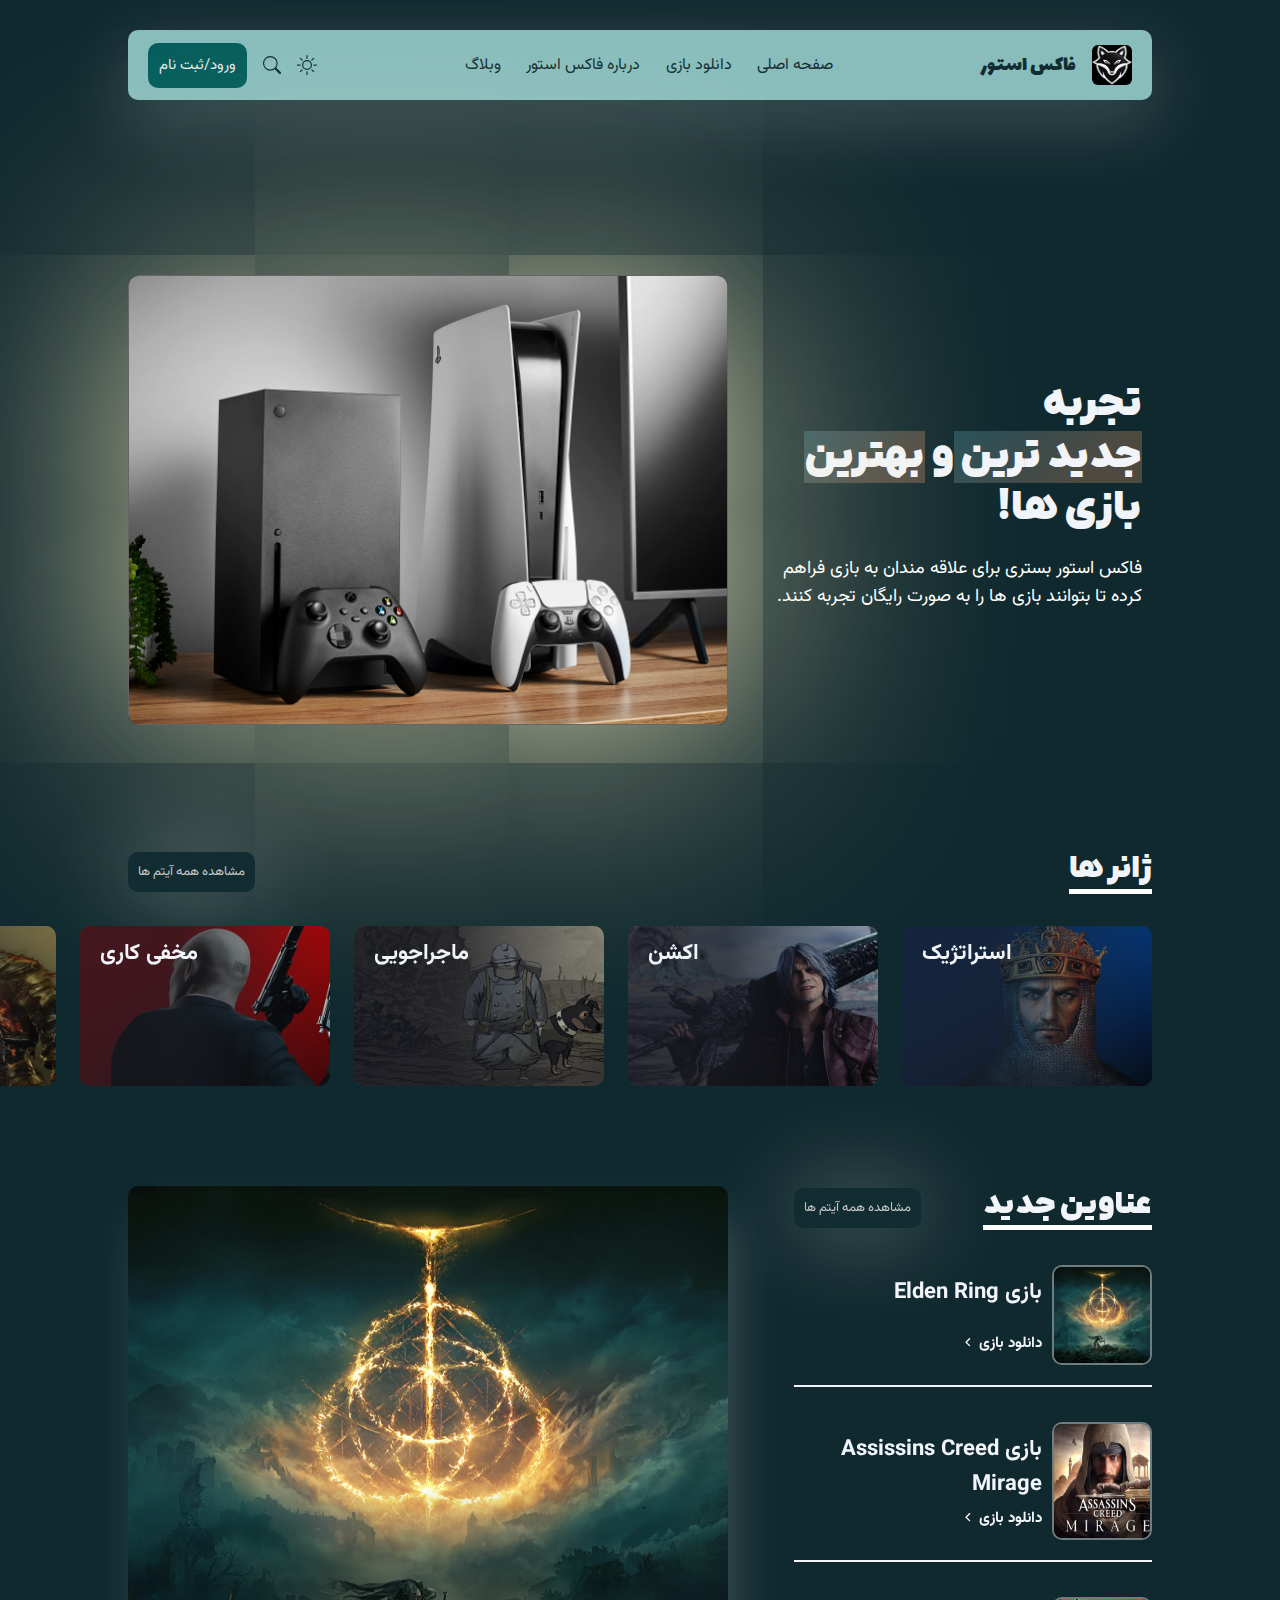
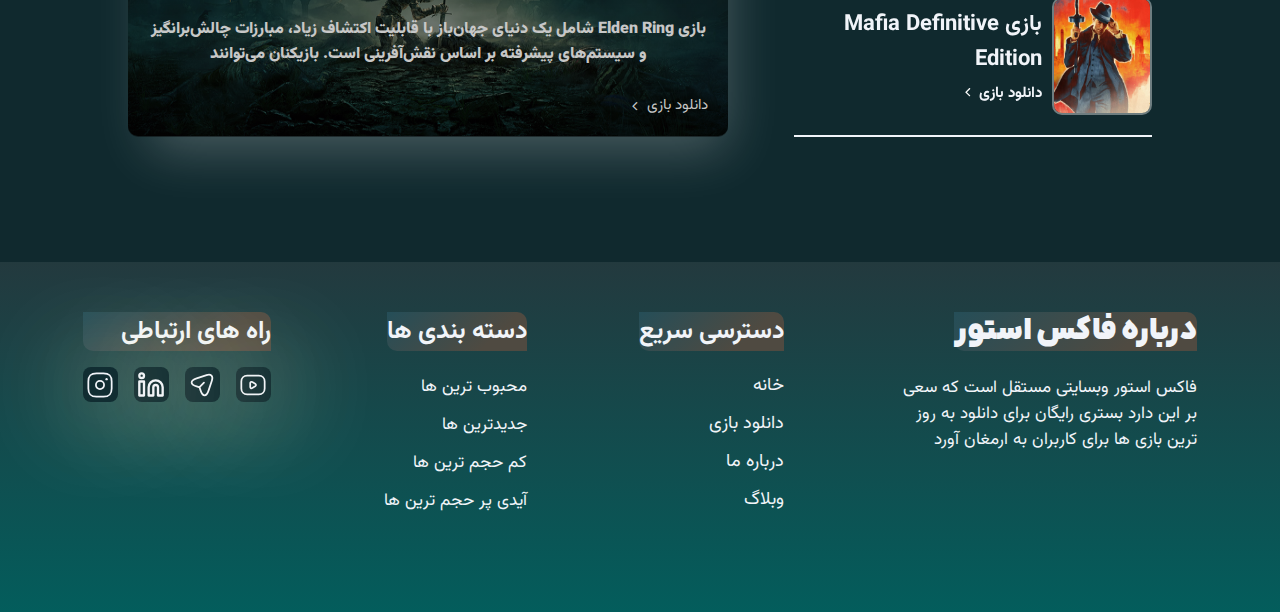
==== index.html @ acc82ce3 "Adding website to this repository" ====
<!DOCTYPE html>
<html lang="en">
<head>
    <meta charset="UTF-8">
    <meta name="viewport" content="width=device-width, initial-scale=1.0">
    <link rel="stylesheet" href="css/index.css">
    <link rel="stylesheet" href="https://cdnjs.cloudflare.com/ajax/libs/font-awesome/4.7.0/css/font-awesome.min.css">
    <title>Fox Store</title>
</head>
<body>
    <div class="wrapper">
        <header>
            <div class="header-wrapper">
                <div class="mobile-menu">
                    <i class="fa fa-bars" aria-hidden="true"></i>
                </div>
                <div class="header-right">
                    <a href="#">
                        فاکس استور
                        <img src="images/fox-logo.jpg" alt="لوگو">
                    </a>
                </div>
                <div class="header-center">
                    <a href="#">
                        صفحه اصلی
                    </a>
                    <a href="#">
                        دانلود بازی 
                    </a>
                    <a href="#">
                        درباره فاکس استور
                    </a>
                    <a href="weblog.html">
                        وبلاگ
                    </a>
                </div>
                <div class="header-left">
                    <svg class="sun" xmlns="http://www.w3.org/2000/svg" width="20" height="20" fill="currentColor" class="bi bi-sun" viewBox="0 0 16 16">
                        <path d="M8 11a3 3 0 1 1 0-6 3 3 0 0 1 0 6m0 1a4 4 0 1 0 0-8 4 4 0 0 0 0 8M8 0a.5.5 0 0 1 .5.5v2a.5.5 0 0 1-1 0v-2A.5.5 0 0 1 8 0m0 13a.5.5 0 0 1 .5.5v2a.5.5 0 0 1-1 0v-2A.5.5 0 0 1 8 13m8-5a.5.5 0 0 1-.5.5h-2a.5.5 0 0 1 0-1h2a.5.5 0 0 1 .5.5M3 8a.5.5 0 0 1-.5.5h-2a.5.5 0 0 1 0-1h2A.5.5 0 0 1 3 8m10.657-5.657a.5.5 0 0 1 0 .707l-1.414 1.415a.5.5 0 1 1-.707-.708l1.414-1.414a.5.5 0 0 1 .707 0m-9.193 9.193a.5.5 0 0 1 0 .707L3.05 13.657a.5.5 0 0 1-.707-.707l1.414-1.414a.5.5 0 0 1 .707 0m9.193 2.121a.5.5 0 0 1-.707 0l-1.414-1.414a.5.5 0 0 1 .707-.707l1.414 1.414a.5.5 0 0 1 0 .707M4.464 4.465a.5.5 0 0 1-.707 0L2.343 3.05a.5.5 0 1 1 .707-.707l1.414 1.414a.5.5 0 0 1 0 .708"/>
                    </svg>
                    <svg class="search" xmlns="http://www.w3.org/2000/svg" width="18" height="18" fill="currentColor" class="bi bi-search" viewBox="0 0 16 16">
                        <path d="M11.742 10.344a6.5 6.5 0 1 0-1.397 1.398h-.001q.044.06.098.115l3.85 3.85a1 1 0 0 0 1.415-1.414l-3.85-3.85a1 1 0 0 0-.115-.1zM12 6.5a5.5 5.5 0 1 1-11 0 5.5 5.5 0 0 1 11 0"/>
                    </svg>
                    <button class="login-btn">
                        ورود/ثبت نام
                        
                    </button>
                </div>
                <div class="mobile-login">
                    <i class="fa fa-user"></i>
                </div>
            </div>
        </header>
        <main>
            <div class="main-wrapper">
                <div class="introduction">
                    <div class="text-introduction">
                        <h3>
                            تجربه
                            <br>
                            <span>
                                جدید ترین
                            </span>
                            و
                            <span>
                                بهترین
                            </span>
                            <br>
                            بازی ها!
                        </h3>
                        <p>
                            فاکس استور بستری برای علاقه مندان به بازی فراهم کرده تا بتوانند بازی ها را به صورت رایگان تجربه کنند.
                        </p>
                    </div>
                    <img src="images/xbox&ps5.webp" alt="عکس کنسول">
                </div>
                <div class="genres-wrapper">
                    <div class="title">
                        <h3>
                            ژانر ها
                        </h3>
                        <button>
                            مشاهده همه آیتم ها 
                        </button>
                    </div>
                    <div class="genres">
                        <div class="genre">
                            <a href="#">
                                <h4>
                                    استراتژیک
                                </h4>
                                <img src="images/genres/strategic.webp" alt="استراتژیک">
    
                            </a>
                        </div>
                        <div class="genre">
                            <a href="#">
                                <h4>
                                    اکشن
                                </h4>
                                <img src="images/genres/action.webp" alt="استراتژیک">
    
                            </a>
                        </div>
                        <div class="genre">
                            <a href="#">
                                <h4>
                                    ماجراجویی
                                </h4>
                                <img src="images/genres/adventure.webp" alt="استراتژیک">
    
                            </a>
                        </div>
                        <div class="genre">
                            <a href="#">
                                <h4>
                                    مخفی کاری
                                </h4>
                                <img src="images/genres/stealth.webp" alt="استراتژیک">
    
                            </a>
                        </div>
                        <div class="genre">
                            <a href="#">
                                <h4>
                                    نفش آفرینی
                                </h4>
                                <img src="images/genres/rpg.webp" alt="استراتژیک">
    
                            </a>
                        </div>
                        <div class="genre">
                            <a href="#">
                                <h4>
                                    تیراندازی-شوتر
                                </h4>
                                <img src="images/genres/shooter.webp" alt="استراتژیک">
    
                            </a>
                        </div>
                    </div>
                </div>
                
                <div class="new-games-wrapper">
                    <div class="main-game-top">
                        <img src="images/elden-ring-1200.jpg" alt="new games">
                        <p>
                            بازی Elden Ring شامل یک دنیای جهان‌باز با قابلیت اکتشاف زیاد، مبارزات چالش‌برانگیز و سیستم‌های پیشرفته بر اساس نقش‌آفرینی است. بازیکنان می‌توانند
                        </p>
                        <a href="#">
                            دانلود بازی 
                            <i class="fa fa-angle-left"></i>
                        </a>
                    </div>
                    <div class="new-games">
                        <div class="title">
                            <h3>
                                عناوین جدید
                            </h3>
                            <button>
                                مشاهده همه آیتم ها 
                            </button>
                        </div>
                        <div class="games">
                            <a href="#">
                                <img src="images/elden-ring-1200.jpg" alt="elden ring">
                                <div class="description">
                                    <h5>
                                        بازی Elden Ring
                                    </h5>
                                    <h6>
                                        دانلود بازی
                                        <i class="fa fa-angle-left"></i>
                                    </h6>
                                </div>
                            </a>
                            <a href="#">
                                <img src="images/Assassins-Creed-Mirage-1200.jpg" alt="elden ring">
                                <div class="description">
                                    <h5>
                                        بازی Assissins Creed Mirage
                                    </h5>
                                    <h6>
                                        دانلود بازی
                                        <i class="fa fa-angle-left"></i>
                                    </h6>
                                </div>
                            </a>
                            <a href="#">
                                <img src="images/mafia_definitive_edition-1200.webp" alt="elden ring">
                                <div class="description">
                                    <h5>
                                        بازی Mafia Definitive Edition
                                    </h5>
                                    <h6>
                                        دانلود بازی
                                        <i class="fa fa-angle-left"></i>
                                    </h6>
                                </div>
                            </a>
                        </div>
                    </div>
                </div>
                <div class="latest-news">

                </div>

                    
                <br>
                <br>
                <br>
            </div>
        </main>
        <div class="footer">
            <div class="footer-wrapper">
                <div class="social-links-mobile">
                    <ul>
                        <a href="#">
                            <li>
                                <svg class="text-white" xmlns="http://www.w3.org/2000/svg" width="28" height="28" viewBox="0 0 24 24" fill="none"><path d="M17 20H7c-3 0-5-2-5-5V9c0-3 2-5 5-5h10c3 0 5 2 5 5v6c0 3-2 5-5 5Z" stroke="currentColor" stroke-width="1.5" stroke-miterlimit="10" stroke-linecap="round" stroke-linejoin="round"></path><path d="m11.4 9.5 2.5 1.5c.9.6.9 1.5 0 2.1l-2.5 1.5c-1 .6-1.8.1-1.8-1v-3c0-1.3.8-1.7 1.8-1.1Z" stroke="currentColor" stroke-width="1.5" stroke-miterlimit="10" stroke-linecap="round" stroke-linejoin="round"></path></svg>
                            </li>
                        </a>
                        <a href="#">
                            <li>
                                <svg class="text-white" xmlns="http://www.w3.org/2000/svg" width="28" height="28" viewBox="0 0 24 24" fill="none"><path d="m7.4 6.32 8.49-2.83c3.81-1.27 5.88.81 4.62 4.62l-2.83 8.49c-1.9 5.71-5.02 5.71-6.92 0l-.84-2.52-2.52-.84c-5.71-1.9-5.71-5.01 0-6.92ZM10.11 13.65l3.58-3.59" stroke="currentColor" stroke-width="1.5" stroke-linecap="round" stroke-linejoin="round"></path></svg>
                            </li>
                        </a>
                        <a href="#">
                            <li>
                                <svg xmlns="http://www.w3.org/2000/svg" width="28" height="28" viewBox="0 0 24 24" fill="none" stroke="currentColor" stroke-width="2" stroke-linecap="round" stroke-linejoin="round" class="lucide lucide-linkedin text-white"><path d="M16 8a6 6 0 0 1 6 6v7h-4v-7a2 2 0 0 0-2-2 2 2 0 0 0-2 2v7h-4v-7a6 6 0 0 1 6-6z"></path><rect width="4" height="12" x="2" y="9"></rect><circle cx="4" cy="4" r="2"></circle></svg>
                            </li>
                        </a>
                        <a href="#">
                            <li>
                                <svg class="text-white" xmlns="http://www.w3.org/2000/svg" width="28" height="28" viewBox="0 0 24 24" fill="none"><path d="M9 22h6c5 0 7-2 7-7V9c0-5-2-7-7-7H9C4 2 2 4 2 9v6c0 5 2 7 7 7Z" stroke="currentColor" stroke-width="1.5" stroke-linecap="round" stroke-linejoin="round"></path><path d="M12 15.5a3.5 3.5 0 1 0 0-7 3.5 3.5 0 0 0 0 7Z" stroke="currentColor" stroke-width="1.5" stroke-linecap="round" stroke-linejoin="round"></path><path d="M17.636 7h.012" stroke="currentColor" stroke-width="2" stroke-linecap="round" stroke-linejoin="round"></path></svg>
                            </li>
                        </a>
                    </ul>
                </div>
                <div class="about-us">
                    <h3>
                        درباره فاکس استور
                    </h3>
                    <p>
                         فاکس استور وبسایتی مستقل است که سعی بر این دارد بستری
                          رایگان برای دانلود به روز ترین بازی ها برای کاربران به ارمغان آورد
                    </p>
                </div>
                <div class="quick-links">
                    <h3>
                        دسترسی سریع
                    </h3>
                    <ul>
                        <a href="#">
                            <li>
                                خانه
                            </li>
                        </a>
                        <a href="#">
                            <li>
                                دانلود بازی
                            </li>
                        </a>
                        <a href="#">
                            <li>
                                درباره ما
                            </li>
                        </a>
                        <a href="#">
                            <li>
                                وبلاگ
                            </li>
                        </a>
                    </ul>
                </div>
                <div class="game-sorts">
                    <h3>
                        دسته بندی ها
                    </h3>
                    <ul>
                        <a href="#">
                            <li>
                                محبوب ترین ها
                            </li>
                        </a>
                        <a href="#">
                            <li>
                                جدیدترین ها
                            </li>
                        </a>
                        <a href="#">
                            <li>
                                کم حجم ترین ها
                            </li>
                        </a>
                        <a href="#">
                            <li>
                                آیدی پر حجم ترین ها
                            </li>
                        </a>
                    </ul>
                </div>
                <div class="social-links">
                    <h3>
                        راه های ارتباطی
                    </h3>
                    <ul>
                        <a href="#">
                            <li>
                                <svg class="text-white" xmlns="http://www.w3.org/2000/svg" width="28" height="28" viewBox="0 0 24 24" fill="none"><path d="M17 20H7c-3 0-5-2-5-5V9c0-3 2-5 5-5h10c3 0 5 2 5 5v6c0 3-2 5-5 5Z" stroke="currentColor" stroke-width="1.5" stroke-miterlimit="10" stroke-linecap="round" stroke-linejoin="round"></path><path d="m11.4 9.5 2.5 1.5c.9.6.9 1.5 0 2.1l-2.5 1.5c-1 .6-1.8.1-1.8-1v-3c0-1.3.8-1.7 1.8-1.1Z" stroke="currentColor" stroke-width="1.5" stroke-miterlimit="10" stroke-linecap="round" stroke-linejoin="round"></path></svg>
                            </li>
                        </a>
                        <a href="#">
                            <li>
                                <svg class="text-white" xmlns="http://www.w3.org/2000/svg" width="28" height="28" viewBox="0 0 24 24" fill="none"><path d="m7.4 6.32 8.49-2.83c3.81-1.27 5.88.81 4.62 4.62l-2.83 8.49c-1.9 5.71-5.02 5.71-6.92 0l-.84-2.52-2.52-.84c-5.71-1.9-5.71-5.01 0-6.92ZM10.11 13.65l3.58-3.59" stroke="currentColor" stroke-width="1.5" stroke-linecap="round" stroke-linejoin="round"></path></svg>
                            </li>
                        </a>
                        <a href="#">
                            <li>
                                <svg xmlns="http://www.w3.org/2000/svg" width="28" height="28" viewBox="0 0 24 24" fill="none" stroke="currentColor" stroke-width="2" stroke-linecap="round" stroke-linejoin="round" class="lucide lucide-linkedin text-white"><path d="M16 8a6 6 0 0 1 6 6v7h-4v-7a2 2 0 0 0-2-2 2 2 0 0 0-2 2v7h-4v-7a6 6 0 0 1 6-6z"></path><rect width="4" height="12" x="2" y="9"></rect><circle cx="4" cy="4" r="2"></circle></svg>
                            </li>
                        </a>
                        <a href="#">
                            <li>
                                <svg class="text-white" xmlns="http://www.w3.org/2000/svg" width="28" height="28" viewBox="0 0 24 24" fill="none"><path d="M9 22h6c5 0 7-2 7-7V9c0-5-2-7-7-7H9C4 2 2 4 2 9v6c0 5 2 7 7 7Z" stroke="currentColor" stroke-width="1.5" stroke-linecap="round" stroke-linejoin="round"></path><path d="M12 15.5a3.5 3.5 0 1 0 0-7 3.5 3.5 0 0 0 0 7Z" stroke="currentColor" stroke-width="1.5" stroke-linecap="round" stroke-linejoin="round"></path><path d="M17.636 7h.012" stroke="currentColor" stroke-width="2" stroke-linecap="round" stroke-linejoin="round"></path></svg>
                            </li>
                        </a>
                    </ul>
                </div>
            </div>
        
        </div>
    </div>
</body>
</html>
---- css/index.css ----
@import url('https://fonts.googleapis.com/css2?family=Lalezar&family=Nunito+Sans:ital,opsz,wght@0,6..12,200..1000;1,6..12,200..1000&family=Vazirmatn:wght@100..900&display=swap');
@font-face {
	font-family: 'Yekan';
	src:	url('fonts/Yekan.eot'); /* IE9 Compat Modes */
	src:	url('fonts/Yekan.eot?#iefix') format('embedded-opentype'), /* IE6-IE8 */
			url('fonts/Yekan.woff2') format('woff2'), /* Modern Browsers */
			url('fonts/Yekan.woff') format('woff'), /* Modern Browsers */
			url('fonts/Yekan.otf') format('opentype'), /* Open Type Font */	
			url('fonts/Yekan.ttf') format('truetype'); /* Safari, Android, iOS */
	font-weight: normal;
	font-style: normal;
	text-rendering: optimizeLegibility;
	font-display: auto;
}
@font-face {
    font-family: 'IranYekan-Bold';
    src: url('./fonts/IRANYekanX-Bold.woff2') format('woff2'); 

    font-weight: normal;
	font-style: normal;
	text-rendering: optimizeLegibility;
	font-display: auto;
}

@font-face {
    font-family: 'IRANYekanX-ExtraBlack';
    src: url('./fonts/IRANYekanX-ExtraBlack.woff2') format('woff2');
}

@font-face {
    font-family: 'IRANYekanX-Medium';
    src: url('./fonts/IRANYekanX-Medium.woff2') format('woff2');
}



*{
    margin: 0;
    padding: 0;
    border: none;
    outline: none;
    box-sizing: border-box;
    font-family: Vazirmatn ;    
    text-decoration: none;
    color: #112D32;
}

body{
    background-color: #10292e;
    position: relative;
}

header{
    width: 100vw;
    height: 100px;
    display: flex;
    flex-direction: row-reverse;
    justify-content: center;
    align-items: center;
    color: black;
    padding-top: 30px;
}

.header-wrapper {
    background-color: #88BDBC;
    border-radius: 10px;
    padding: 20px;
    
    width: 80%;
    height: 100%;
    display: flex;
    flex-direction: row-reverse;
    justify-content: space-between;
    align-items: center;
    box-shadow: rgba(254, 254, 254, 0.168) 0px 22px 70px 4px;
}

.header-right a{
    display: flex;
    align-items: center;
    gap: 1rem;
    font-family: Lalezar;
    font-size: 22px;
}

.header-right img{
    width: 40px;
    height: 40px;
    border-radius: 6px;
}

.header-center{
    display: flex;
    flex-direction: row-reverse;
    gap: 1.6rem;
}

.header-left{
    display: flex;
    flex-direction: row-reverse;
    align-items: center;
    gap: 1rem;
}

.header-left button{
    padding: 11px;
    font-size: 15px;
    border-radius: 10px;
    background-color: #035d5c;
    color: rgb(232, 232, 232);
}

.mobile-menu, .mobile-login{ 
    display: none ;
}

.mobile-menu i , .mobile-login i{
    font-size: 20px;
}

main{
    margin-top: 100px;
    direction: rtl;
    width: 100vw;
    display: flex;
    justify-content: center;
}

.main-wrapper{
    width: 80%;
}

.new-games-wrapper{
    display: flex;
    flex-direction: row-reverse;
    justify-content: space-between;
}

.main-wrapper .introduction{
    display: flex;
    width: 100%;
    justify-content: space-between;
    align-items: center;
    height: 600px;
}

.main-wrapper .introduction .text-introduction{
    width: 40%;
}

.main-wrapper .introduction .text-introduction h3,span{
    color: #f1f4f9;
    font-family: IRANYekanX-ExtraBlack;
    font-size: 40px;
    font-weight: 900;
}

.main-wrapper .introduction .text-introduction h3{
    padding-right: 10px;
}

.main-wrapper .introduction .text-introduction span{
    background: linear-gradient(317deg, rgba(79,74,65,1) 26%, rgba(37,78,88,1) 100%); 
}

.main-wrapper .introduction .text-introduction p{
    color: white;
    font-size: 18px;
    padding: 10px;
    padding-top: 20px;
}

.main-wrapper .introduction img{
    border-radius: 10px;
    width: 600px;
    box-shadow: 10px 10px 1000px #fbeec1;
    border: 1px solid rgb(101, 101, 101);
}


.genres-wrapper{
    display: flex;
    flex-direction: column;
    width: 100%;
    gap: 2rem;
    padding-bottom: 100px;
    padding-top: 50px;
}

.genres-wrapper .genres{
    display: flex;
    width: 250px;
    gap: 1.5rem;
}

.genres-wrapper .genres .genre img{
    width: 250px;
    height: 160px;
    border-radius: 10px; 
}

.genres-wrapper .genres .genre{
    position: relative;
    width: 250px;
    height: 160px;
}

.genres-wrapper .genres .genre a{
    display: flex;  
    border-radius: 10px;
}

.genres-wrapper .genres .genre h4{
    position: absolute;
    z-index: 1;
    left: 0;
    padding: 10px 10px 10px 20px;    
    height: 160px;
    font-size: 22px;
    background-image: linear-gradient(90deg, rgba(26, 28, 36, .8) 40%, rgba(26, 28, 36, 0) 120%);
    color: #f1f4f9;
    border-radius: 10px;
    width: 100%;
    height: 100%;
    direction: ltr;
}


.new-games{
    background-color: transparent;
    backdrop-filter: blur(10px);
    border-radius: 10px;
    width: 35%;
}

.title{
    display: flex;
    justify-content: space-between;
    align-items: center;
}

.title h3{
    width: fit-content;
    font-family: IRANYekanX-ExtraBlack;
    font-size: 30px;
    font-weight: 900;
    color: #f1f4f9;
    border-bottom: #fff 5px solid;
    
}

.title button{
    height: 40px;
    padding: 10px;
    border-radius: 10px;
    font-size: 13px;
    box-shadow: 2px 2px 90px 2px rgba(255, 255, 255, 0.342) ;
    background-color: #112D32;
    color: #c7c7c7;
}

.new-games .games img{
    width: 100px;
    border-radius: 10px;
    border: #ffffff65 2px solid;
}

.new-games .games a{
    display: flex;
    padding-top: 35px;
    padding-bottom: 20px;
    border-bottom: #f1f4f9 2px solid;
}

.new-games .games .description{
    display: flex;
    flex-direction: column;
    justify-content: space-between;
    padding-bottom: 10px;
}

.new-games .games a .description h5{
    padding: 10px 10px 0 0 ;
    font-size: 22px;
    color: #f1f4f9;
}

.new-games .games a .description h6{
    padding: 5px 10px 0 0 ;
    font-size: 15px;
    color: #f1f4f9;
}

.new-games .games i{
    color: white;
    padding-right: 5px;
}




.main-game-top img{
    border-radius: 10px;
    box-shadow: rgba(255, 255, 255, 0.25) 10px 25px 50px -12px;
    width: 600px;
    height: 550px;
    position: relative;
}

.main-game-top img:hover,
.main-game-top img:focus  
{
    width: 650px;
    height: 600px;
    transition: width 750ms;
}

.main-game-top p{
    color: #c7c7c7;
    position: absolute;
    width: fit-content;
    height: 300px;
    bottom: 0;
    left: 0;
    text-align: center;
    padding: 180px 20px 40px 20px;
    font-weight: 900;
    background: linear-gradient(180deg, rgba(255,255,255,0) 17%, rgba(0,0,0,0.4386087198551295) 50%);
    border-radius: 10px;
}


.main-game-top a{
    position: absolute;
    bottom: 0;
    right: 0;
    padding: 15px 20px 20px 15px;
    color: #c7c7c7;
    font-size: 15px;
    display: flex;
    gap: 10px;
    align-items: center;
}

.main-game-top i{
    color: #c7c7c7;
}

.main-game-top{
    display: flex;
    flex-direction: row;
    position: relative;
    justify-content: space-between;
    flex-direction: row-reverse;
}

.main-game-top h3, .colorful-text{
    font-family: Yekan;
    font-size: 40px;
    
}

.footer{
    width: 100%;
    height: 400px;    
}

.footer *
{
    color:#f1f4f9;
}

.footer .footer-wrapper{
    position: absolute;
    bottom: 0;
    left: 0;
    display: flex;
    direction: rtl;
    justify-content: space-around;
    width: 100%;
    height: 350px;
    background: linear-gradient(180deg, rgba(255,255,255,0.08006530248818278) 1%, rgba(3,93,92,1) 100%);
    padding: 50px;
    gap: 2rem;
}

.footer .footer-wrapper .about-us{
    display: flex;
    flex-direction: column;
    gap: 1.5rem;
    width: 25%;
}

.footer .footer-wrapper .about-us h3{

    font-family: IRANYekanX-ExtraBlack;
    font-size: 30px;
    width: fit-content;
}

.footer .footer-wrapper .about-us p
{
    
    font-size: 17px;
}

.footer .footer-wrapper .quick-links{
    display: flex;
    flex-direction: column;
    gap: 1rem;
    padding: 0 20px 0 0;
}



.footer .footer-wrapper .quick-links li{
    list-style: none;
    text-align: start;
    padding: 5px 0 5px 0;
    font-size: 18px;
    
}

.footer .footer-wrapper .game-sorts{
    display: flex;
    flex-direction: column;
    gap: 1rem;
    padding: 0 15px 0 0;
}

.footer .footer-wrapper .game-sorts li{
    list-style: none;
    text-align: start;
    padding: 7px 0 5px 0;
    font-size: 17px;
    
}

.footer .footer-wrapper .social-links{
    display: flex;
    flex-direction: column;
    gap: 1rem;
    padding: 0 15px 0 0;
    direction: rtl;
}

.footer .footer-wrapper .social-links h3{
    width: auto;
}

.footer .footer-wrapper .social-links ul{

    display: flex;
    gap: 1rem;
    
}

.footer .footer-wrapper .social-links li{
    display: flex;
    justify-content: center;
    align-items: center;
    background-color:#112d32;
    border-radius: 8px;
    padding: 3px;
    box-shadow: 3px 3px 100px #fbeec1;
    width: 35px;
    height: 35px;
    list-style: none;
}

.footer .footer-wrapper .social-links-mobile ul{
    justify-content: center;
    display: flex;
    gap: 1rem;
    
}

.footer .footer-wrapper .social-links-mobile li{
    display: flex;
    justify-content: center;
    align-items: center;
    background-color: #10292e;
    border-radius: 8px;
    padding: 3px;
    box-shadow: 3px 3px 100px #fbeec1;
    width: 45px;
    height: 45px;
    list-style: none;
}

.footer .footer-wrapper .social-links-mobile {
    display: none;
}


.footer .footer-wrapper h3{
    background: linear-gradient(317deg, rgba(79,74,65,1) 26%, rgba(37,78,88,1) 100%);
    font-size: 25px;
    border-radius: 0 10px 0 10px;
    color: #f1f4f9;
    width: fit-content;
}



@media screen and (max-width: 950px){

    .header-center, .header-left{
        display: none;
    }
    
    .header-right img{
        width: 35px;
        height: 35px;
    }
    .header-right a{
        font-size: 20px !important;
    }
    
    .header-wrapper{
        padding: 20px;
    }

    .mobile-login, .mobile-menu{
        display: initial;
    }

    
    .main-wrapper .introduction{
        flex-direction: column-reverse;
        height: 700px;
    }

    .main-wrapper .introduction .text-introduction{
        display: flex;
        flex-direction: column;
        width: 100%;
    }

    .main-wrapper .introduction img{
        width: 450px;
    }

    .main-game-top {
        display: none;
    }

    .new-games h3{
        font-family: IranYekan-Bold;
        font-size: 30px;
    }

    .new-games .games img{
        width: 120px;
        height: 120px;
    }

    .new-games{
        width: 100%;
    }
    
    .new-games .games a .description h5{
        font-size: 25px;
    }

    
}

@media screen and (max-width: 600px){
    
    .main-wrapper .introduction img{
        width: 300px;
    }

    .footer{
        height: 1300px;
    }

    .footer .footer-wrapper{
        height: 1000px;
        flex-direction: column;
        justify-content: space-around;
    }

    .footer .footer-wrapper .quick-links,
    .footer .footer-wrapper .game-sorts{
        padding: 0;
    }

    .footer .footer-wrapper .about-us{
        width: 100%;
    }

    .footer .footer-wrapper .social-links-mobile{
        display: initial;
    }

    .footer .footer-wrapper .social-links{
        display: none;
    }

}
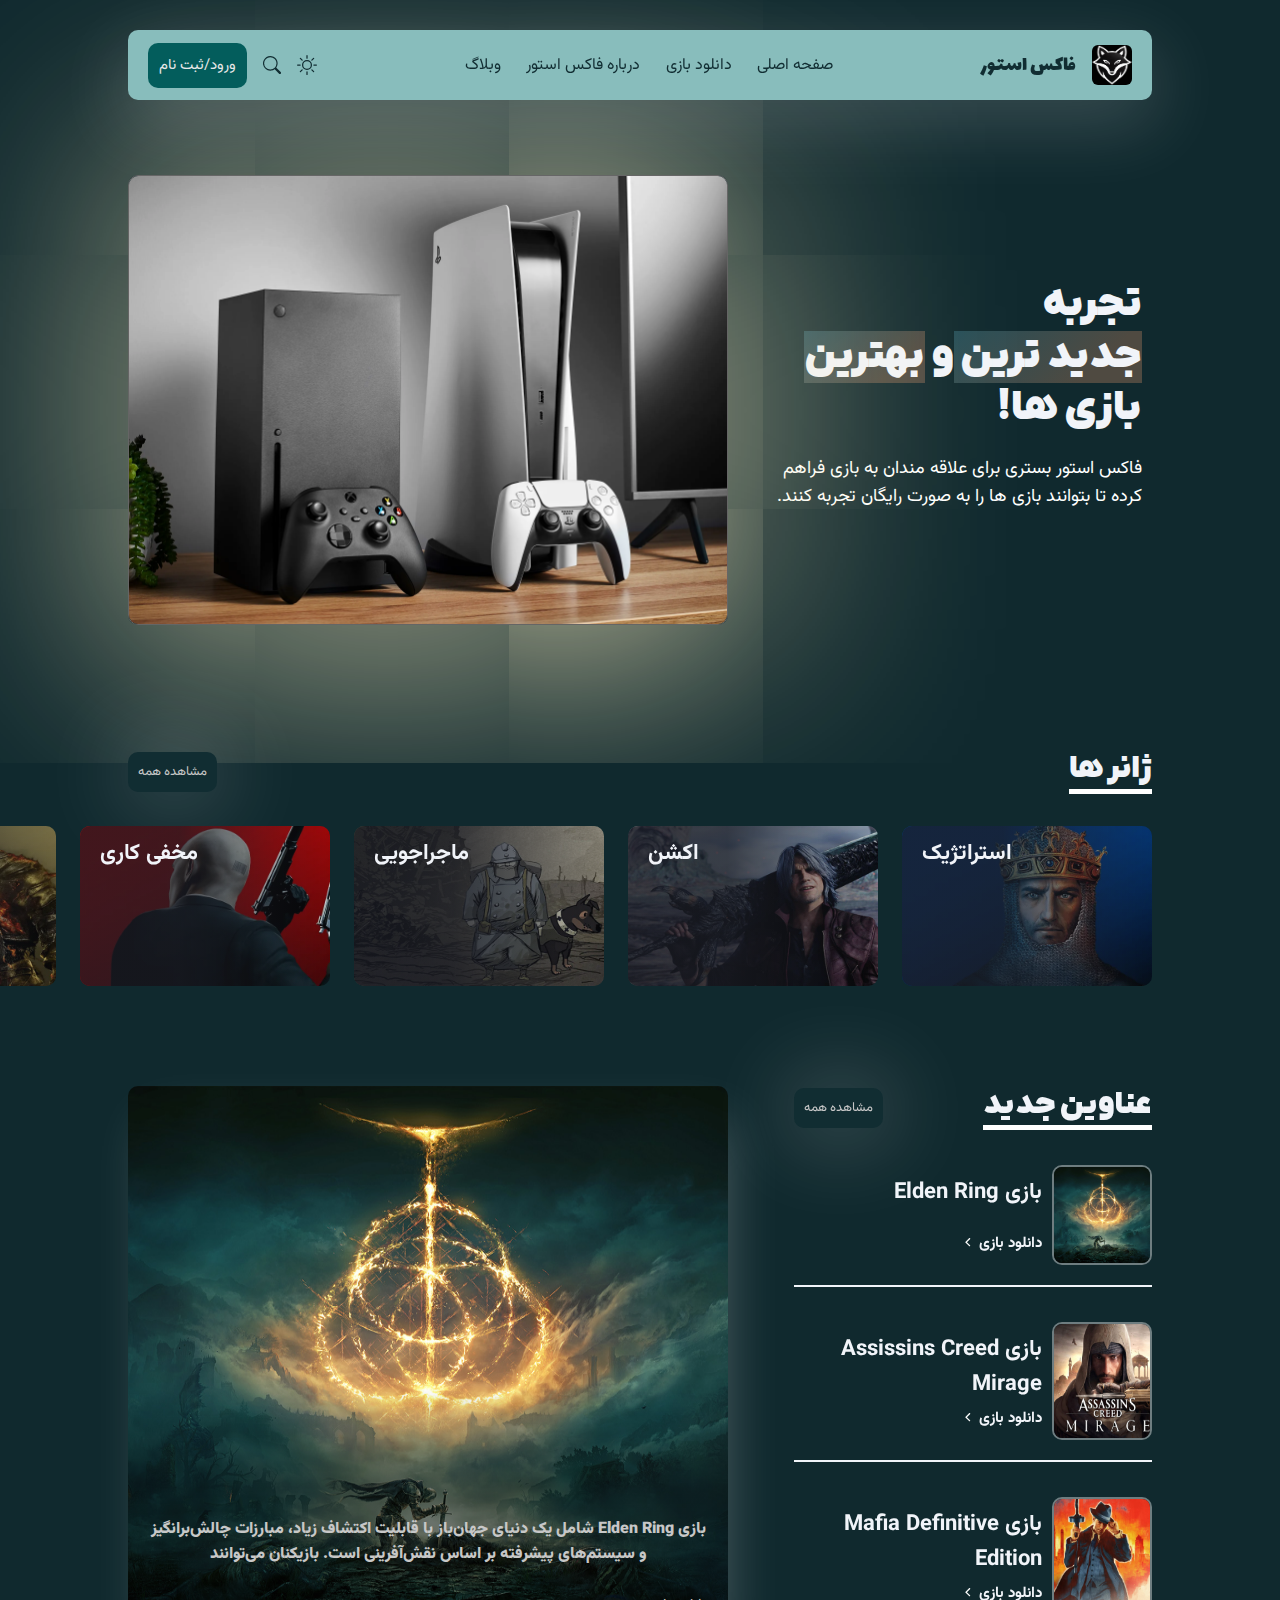
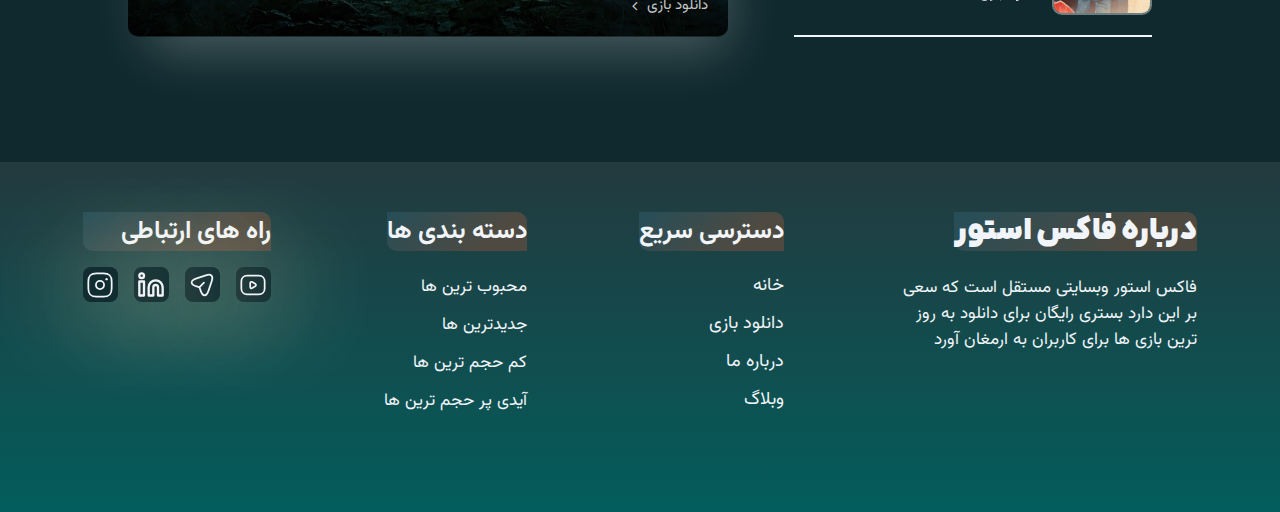
==== commit 769a6a60: "deleting the see all items and change it to see all in the bottom of the main page" ====
--- a/index.html
+++ b/index.html
@@ -80,7 +80,7 @@
                             ژانر ها
                         </h3>
                         <button>
-                            مشاهده همه آیتم ها 
+                            مشاهده همه 
                         </button>
                     </div>
                     <div class="genres">
@@ -158,7 +158,7 @@
                                 عناوین جدید
                             </h3>
                             <button>
-                                مشاهده همه آیتم ها 
+                                مشاهده همه 
                             </button>
                         </div>
                         <div class="games">
--- a/css/index.css
+++ b/css/index.css
@@ -59,13 +59,15 @@
     align-items: center;
     color: black;
     padding-top: 30px;
+    position: fixed;
+    z-index: 10;
+    
 }
 
 .header-wrapper {
     background-color: #88BDBC;
     border-radius: 10px;
     padding: 20px;
-    
     width: 80%;
     height: 100%;
     display: flex;
@@ -119,11 +121,12 @@
 }
 
 main{
-    margin-top: 100px;
+    padding-top: 100px;
     direction: rtl;
     width: 100vw;
     display: flex;
     justify-content: center;
+    
 }
 
 .main-wrapper{
